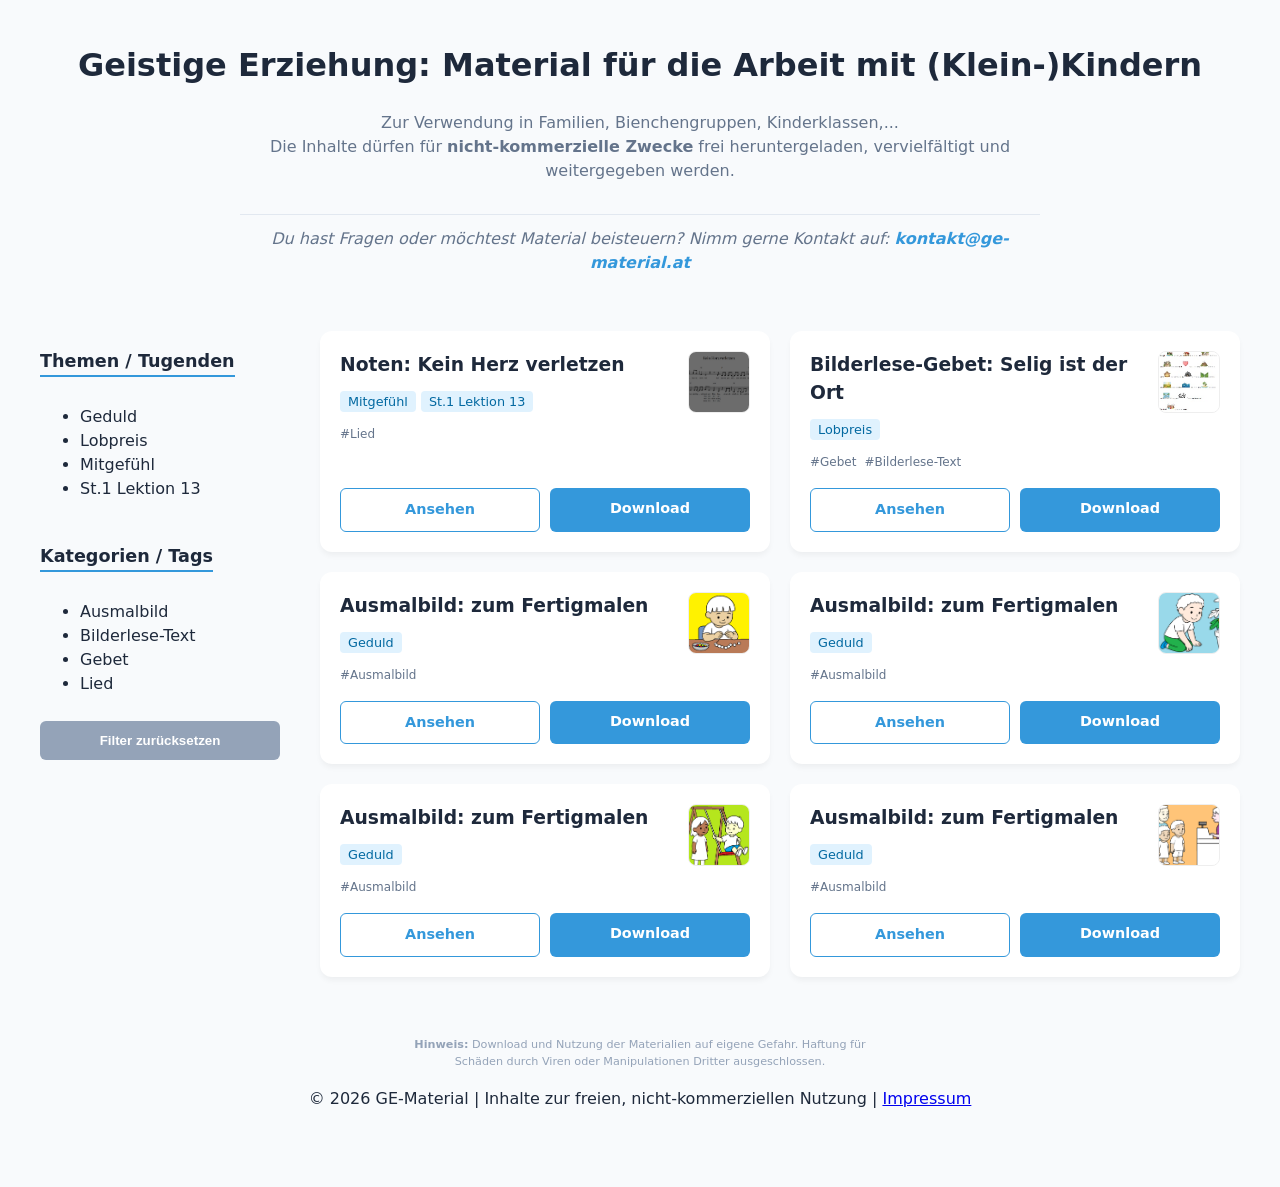
==== index.html @ c746fdb3 "Aktualisieren von index.html" ====
<!DOCTYPE html>
<html lang="de">
<head>
    <meta charset="UTF-8">
    <meta name="viewport" content="width=device-width, initial-scale=1.0">
    <title>Geistige Erziehung - Material</title>
 <link rel="stylesheet" href="style.css">
    <meta name="robots" content="noindex">
</head>
<body>

<header>
    <h1>Geistige Erziehung: Material für die Arbeit mit (Klein-)Kindern</h1>
    
    <div class="header-description">
        <p>
            Zur Verwendung in Familien, Bienchengruppen, Kinderklassen,... <br/>Die Inhalte dürfen für 
            <strong>nicht-kommerzielle Zwecke</strong> frei heruntergeladen, 
            vervielfältigt und weitergegeben werden.
        </p>
        <p class="contribution-note">
            Du hast Fragen oder möchtest Material beisteuern? 
            Nimm gerne Kontakt auf: 
            <span id="email-placeholder"></span>
        </p>
    </div>
</header>

<div class="layout">
    <aside class="sidebar">
        <div class="filter-group">
            <h3>Themen / Tugenden</h3>
            <ul id="theme-filter" class="filter-pills"></ul>
        </div>
        
        <div class="filter-group">
            <h3>Kategorien / Tags</h3>
            <ul id="category-filter" class="filter-pills"></ul>
        </div>
        
        <div id="active-filters-container" class="active-filters-box">
            </div>
        
        <button id="reset-filter" class="reset-btn">Filter zurücksetzen</button>
    </aside>

    <main id="content-grid" class="grid"></main>
</div>

<footer>
    
<p class="disclaimer">
    <strong>Hinweis:</strong> Download und Nutzung der Materialien auf eigene Gefahr. Haftung für Schäden durch Viren oder Manipulationen Dritter ausgeschlossen.
</p>
<p>
        &copy; 2026 GE-Material | 
        Inhalte zur freien, nicht-kommerziellen Nutzung | 
        <a href="impressum.html">Impressum</a>
    </p>
</footer>


 <script src="script.js"></script>
</body>
</html>
---- style.css ----
:root {
    --primary: #3498db;
    --primary-dark: #2980b9;
    --bg: #f8fafc;
    --card-bg: #ffffff;
    --text: #1e293b;
    --light-text: #64748b;
    --border: #e2e8f0;
}

body {
    font-family: 'Segoe UI', system-ui, -apple-system, sans-serif;
    background-color: var(--bg);
    color: var(--text);
    margin: 0;
    padding: 20px;
    line-height: 1.5;
}

header { text-align: center; margin-bottom: 40px; }

.header-description { max-width: 800px; margin: 20px auto; color: var(--light-text); }

.contribution-note {
    margin-top: 15px;
    font-style: italic;
    border-top: 1px solid var(--border);
    padding-top: 12px;
    display: inline-block;
}

#email-placeholder a { color: var(--primary); text-decoration: none; font-weight: bold; }

/* Sidebar & Filter-Links */
.layout { display: flex; gap: 40px; max-width: 1200px; margin: 0 auto; }
.sidebar { width: 240px; flex-shrink: 0; }

.filter-group { margin-bottom: 25px; }
.filter-group h3 { font-size: 1.1rem; margin-bottom: 12px; color: var(--secondary); border-bottom: 2px solid var(--primary); display: inline-block; }

.filter-list { list-style: none; padding: 0; margin: 0; }
.filter-list li {
    padding: 8px 12px;
    margin-bottom: 5px;
    cursor: pointer;
    border-radius: 6px;
    transition: all 0.2s ease;
    font-size: 0.95rem;
    background: transparent;
    border: 1px solid transparent;
}

.filter-list li:hover {
    background-color: #f1f5f9;
    color: var(--primary);
}

.filter-list li.active {
    background-color: var(--primary);
    color: white;
    font-weight: bold;
    box-shadow: 0 2px 4px rgba(0,0,0,0.1);
}

.reset-btn {
    width: 100%;
    padding: 12px;
    background: #94a3b8;
    color: white;
    border: none;
    border-radius: 6px;
    cursor: pointer;
    font-weight: bold;
    transition: background 0.2s;
}
.reset-btn:hover { background: #64748b; }

/* Grid & Cards */
.grid { display: grid; grid-template-columns: repeat(auto-fill, minmax(300px, 1fr)); gap: 20px; flex-grow: 1; }

.file-card {
    background: var(--card-bg);
    border-radius: 12px;
    padding: 20px;
    box-shadow: 0 4px 6px -1px rgba(0,0,0,0.05);
    display: flex;
    flex-direction: column;
}

.card-main-info { display: flex; justify-content: space-between; gap: 15px; margin-bottom: 15px; }
.card-preview img { width: 60px; height: 60px; object-fit: cover; border-radius: 8px; border: 1px solid #eee; }

.theme-label { background: #e0f2fe; color: #0369a1; padding: 3px 8px; border-radius: 4px; font-size: 0.8rem; margin-right: 5px; }
.mini-tag { color: var(--light-text); font-size: 0.75rem; margin-right: 8px; }
.card-info { font-size: 0.75rem; color: var(--light-text); font-style: italic; margin-top: 10px; }

.action-buttons { display: grid; grid-template-columns: 1fr 1fr; gap: 10px; margin-top: auto; }
.preview-btn, .download-btn { text-align: center; padding: 10px; border-radius: 6px; text-decoration: none; font-weight: bold; font-size: 0.9rem; }
.preview-btn { border: 1px solid var(--primary); color: var(--primary); }
.download-btn { background: var(--primary); color: white; }

footer { text-align: center; margin-top: 60px; padding-bottom: 40px; }
.disclaimer { font-size: 0.7rem; color: #94a3b8; margin-top: 10px; max-width: 500px; margin-left: auto; margin-right: auto; }

@media (max-width: 768px) {
    .layout { flex-direction: column; }
    .sidebar { width: 100%; }
}
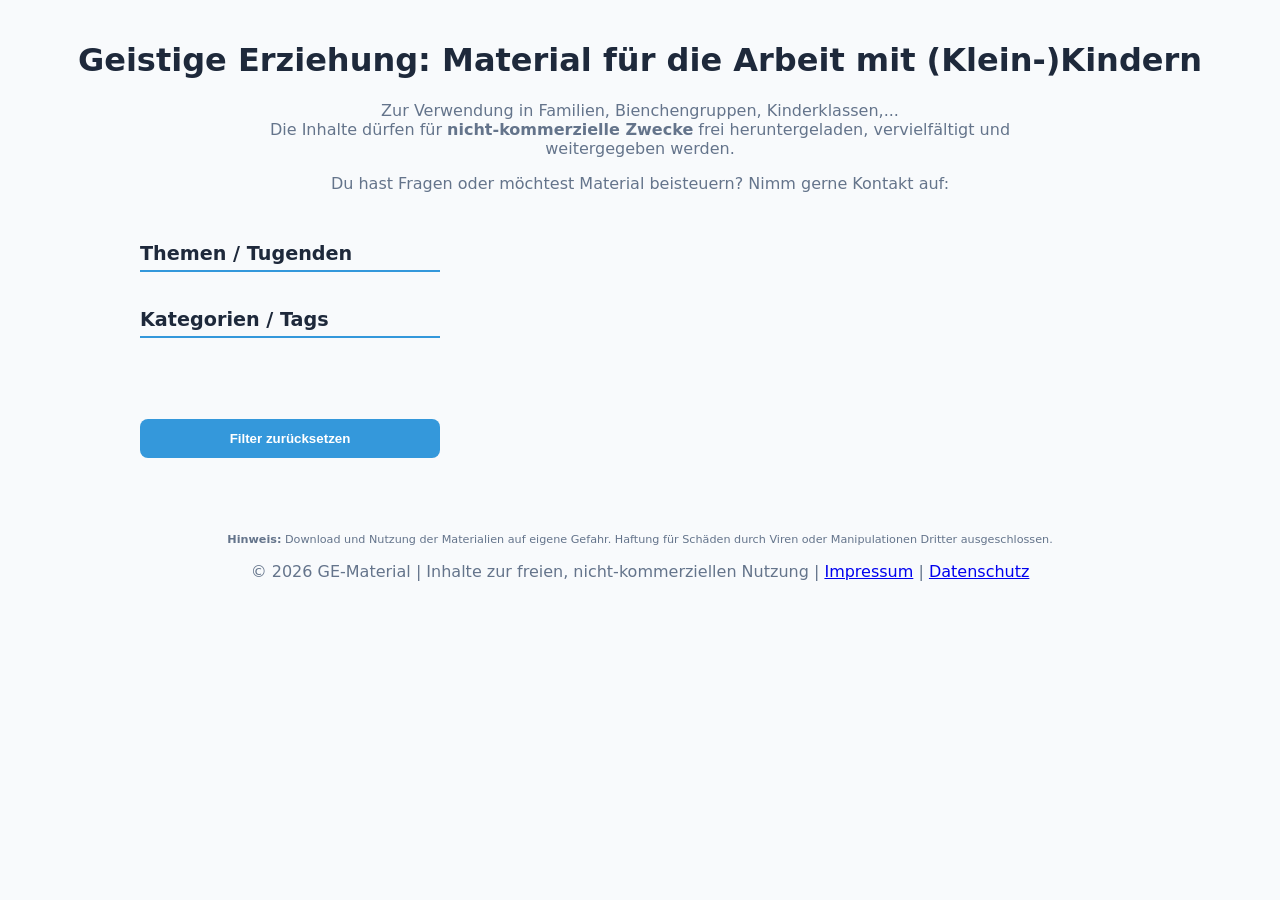
==== commit 2cdc979b: "Aktualisieren von index.html" ====
--- a/index.html
+++ b/index.html
@@ -4,8 +4,27 @@
     <meta charset="UTF-8">
     <meta name="viewport" content="width=device-width, initial-scale=1.0">
     <title>Geistige Erziehung - Material</title>
- <link rel="stylesheet" href="style.css">
-    <meta name="robots" content="noindex">
+    
+    <meta name="robots" content="noindex, nofollow, noarchive, nosnippet, noimageindex">
+    <meta name="googlebot" content="noindex, nofollow">
+    <meta name="google-extended" content="noindex, nofollow"> <meta name="gptbot" content="noindex, nofollow"> <meta name="google" content="notranslate">
+
+    <script>
+        var l = document.createElement('link');
+        l.rel = 'stylesheet';
+        l.href = 'style.css?v=' + Date.now();
+        document.head.appendChild(l);
+    </script>
+
+    <style>
+        /* Basis-Schutz gegen Markieren und Kopieren von Text */
+        body {
+            -webkit-user-select: none; 
+            -moz-user-select: none; 
+            -ms-user-select: none; 
+            user-select: none;
+        }
+    </style>
 </head>
 <body>
 
@@ -38,8 +57,7 @@
             <ul id="category-filter" class="filter-pills"></ul>
         </div>
         
-        <div id="active-filters-container" class="active-filters-box">
-            </div>
+        <div id="active-filters-container" class="active-filters-box"></div>
         
         <button id="reset-filter" class="reset-btn">Filter zurücksetzen</button>
     </aside>
@@ -47,19 +65,22 @@
     <main id="content-grid" class="grid"></main>
 </div>
 
-<footer>
-    
-<p class="disclaimer">
-    <strong>Hinweis:</strong> Download und Nutzung der Materialien auf eigene Gefahr. Haftung für Schäden durch Viren oder Manipulationen Dritter ausgeschlossen.
-</p>
-<p>
+<footer class="site-footer">
+    <p class="disclaimer">
+        <strong>Hinweis:</strong> Download und Nutzung der Materialien auf eigene Gefahr. Haftung für Schäden durch Viren oder Manipulationen Dritter ausgeschlossen.
+    </p>
+    <p class="footer-bottom">
         &copy; 2026 GE-Material | 
         Inhalte zur freien, nicht-kommerziellen Nutzung | 
-        <a href="impressum.html">Impressum</a>
+        <a href="impressum.html">Impressum</a> | 
+        <a href="privacy.html">Datenschutz</a>
     </p>
 </footer>
 
-
- <script src="script.js"></script>
+<script>
+    var s = document.createElement('script');
+    s.src = 'script.js?v=' + Date.now();
+    document.body.appendChild(s);
+</script>
 </body>
-</html>+</html>
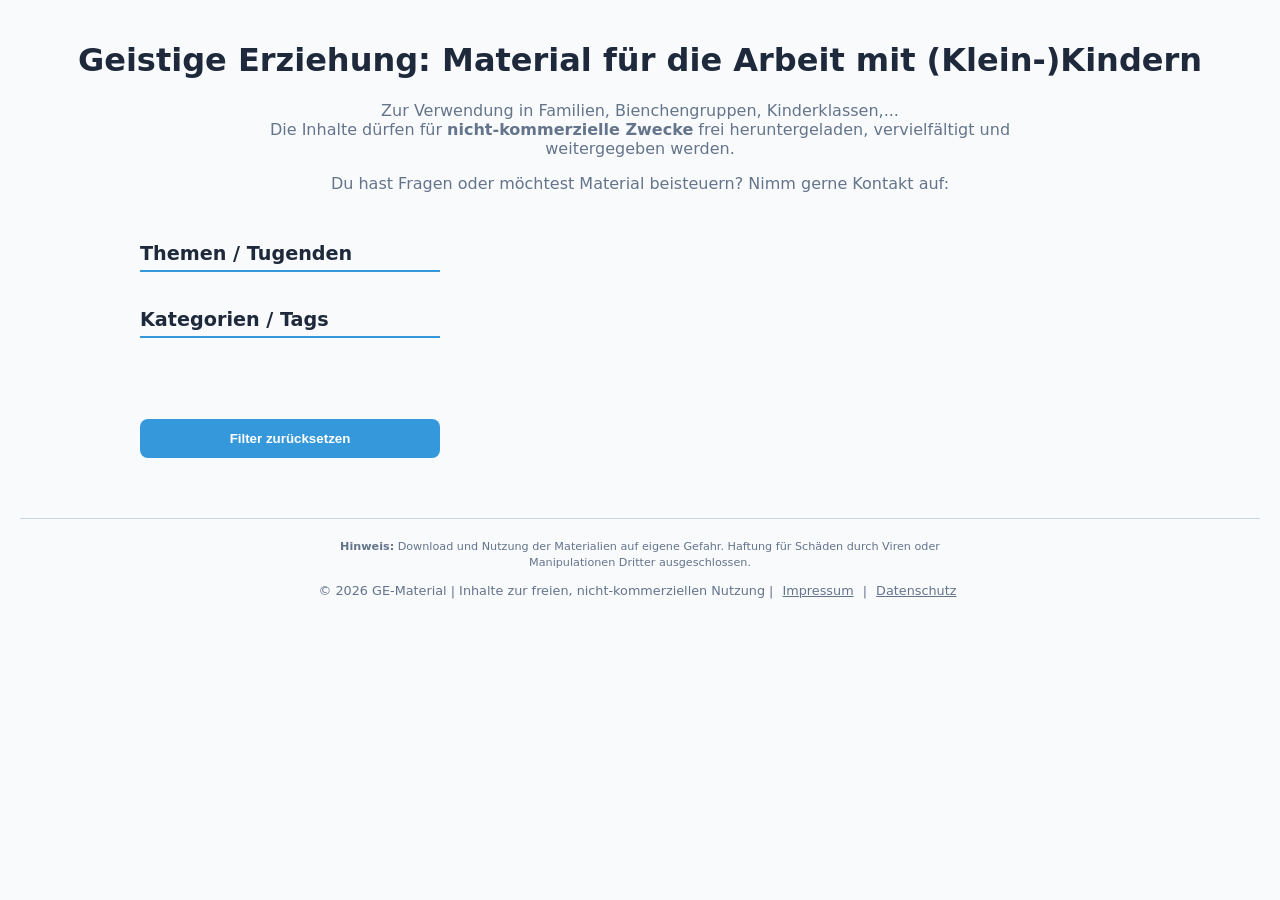
==== commit a41800e4: "Aktualisieren von index.html" ====
--- a/index.html
+++ b/index.html
@@ -79,7 +79,7 @@
 
 <script>
     var s = document.createElement('script');
-    s.src = 'script.js?v=' + Date.now();
+    s.src = 'script.js';
     document.body.appendChild(s);
 </script>
 </body>
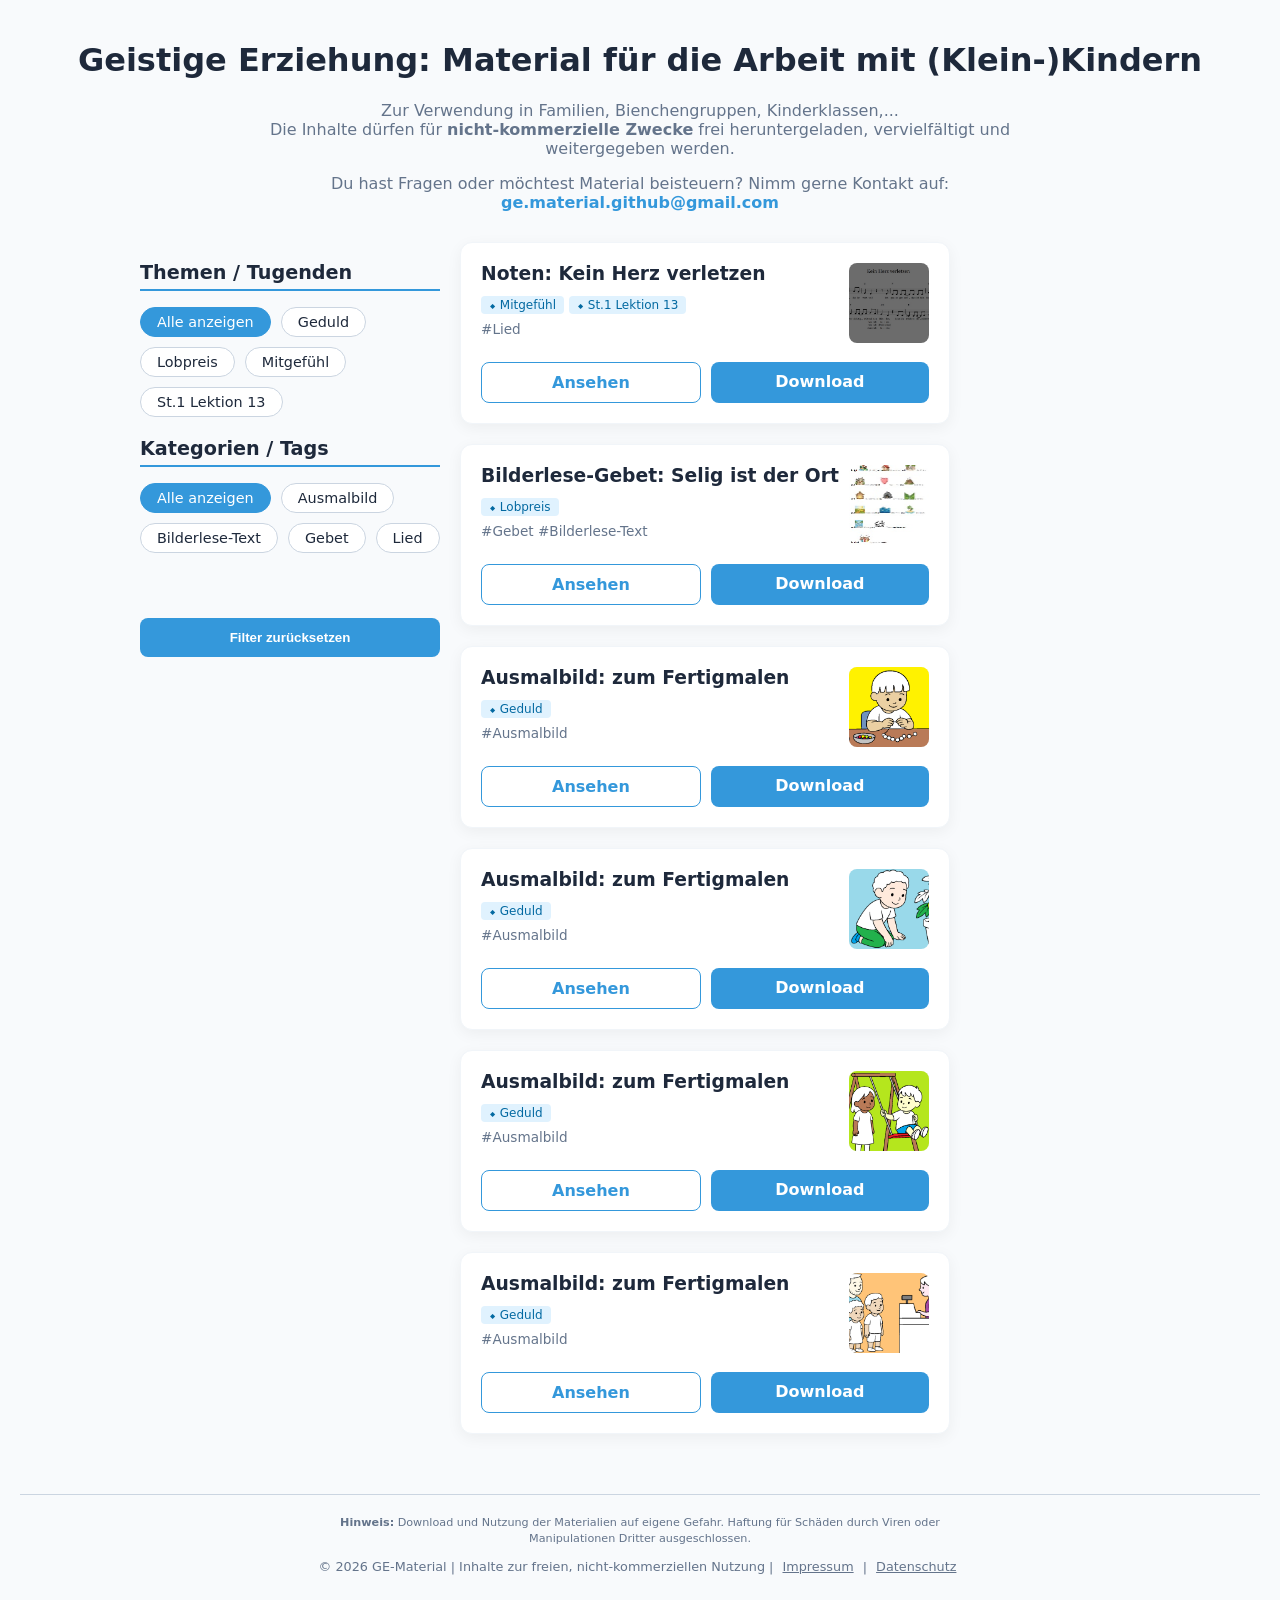
==== commit f34463f8: "Aktualisieren von index.html" ====
--- a/index.html
+++ b/index.html
@@ -7,14 +7,11 @@
     
     <meta name="robots" content="noindex, nofollow, noarchive, nosnippet, noimageindex">
     <meta name="googlebot" content="noindex, nofollow">
-    <meta name="google-extended" content="noindex, nofollow"> <meta name="gptbot" content="noindex, nofollow"> <meta name="google" content="notranslate">
+    <meta name="google-extended" content="noindex, nofollow"> 
+    <meta name="gptbot" content="noindex, nofollow"> 
+    <meta name="google" content="notranslate">
 
-    <script>
-        var l = document.createElement('link');
-        l.rel = 'stylesheet';
-        l.href = 'style.css?v=' + Date.now();
-        document.head.appendChild(l);
-    </script>
+    <link rel="stylesheet" href="style.css?v=1.1">
 
     <style>
         /* Basis-Schutz gegen Markieren und Kopieren von Text */
@@ -77,10 +74,6 @@
     </p>
 </footer>
 
-<script>
-    var s = document.createElement('script');
-    s.src = 'script.js';
-    document.body.appendChild(s);
-</script>
+<script src="script.js?v=1.1"></script>
 </body>
 </html>
--- a/style.css
+++ b/style.css
@@ -0,0 +1,153 @@
+:root {
+    --primary: #3498db;
+    --primary-dark: #2980b9;
+    --bg: #f8fafc;
+    --card-bg: #ffffff;
+    --text: #1e293b;
+    --light-text: #64748b;
+    --border: #cbd5e1;
+    --pill-bg: #e2e8f0;
+}
+
+body {
+    font-family: 'Segoe UI', system-ui, sans-serif;
+    background-color: var(--bg);
+    color: var(--text);
+    margin: 0;
+    padding: 20px;
+}
+
+header { text-align: center; margin-bottom: 30px; }
+.header-description { max-width: 800px; margin: 0 auto 20px auto; color: var(--light-text); }
+
+.layout { display: flex; flex-direction: column; gap: 20px; max-width: 1000px; margin: 0 auto; }
+
+/* Filter Pillen Design */
+.filter-group h3 {
+    font-size: 1.2rem;
+    color: var(--text);
+    border-bottom: 2px solid var(--primary);
+    padding-bottom: 5px;
+    margin-bottom: 15px;
+}
+
+.filter-pills {
+    display: flex;
+    flex-wrap: wrap;
+    gap: 10px;
+    list-style: none;
+    padding: 0;
+    margin-bottom: 20px;
+}
+
+.filter-pills li {
+    padding: 6px 16px;
+    background: white;
+    border: 1px solid var(--border);
+    border-radius: 20px;
+    cursor: pointer;
+    font-size: 0.9rem;
+    transition: all 0.2s;
+}
+
+.filter-pills li:hover { background: var(--pill-bg); }
+
+.filter-pills li.active {
+    background: var(--primary);
+    color: white;
+    border-color: var(--primary);
+}
+
+/* Aktive Filter Box */
+.active-filters-box {
+    display: flex;
+    flex-wrap: wrap;
+    gap: 8px;
+    margin-bottom: 15px;
+    min-height: 30px;
+}
+
+.active-pill {
+    background: #f1f5f9;
+    border: 1px solid var(--primary);
+    padding: 4px 12px;
+    border-radius: 15px;
+    font-size: 0.85rem;
+    display: flex;
+    align-items: center;
+    gap: 8px;
+}
+
+.remove-filter {
+    cursor: pointer;
+    font-weight: bold;
+    color: var(--primary);
+}
+
+.reset-btn {
+    width: 100%;
+    padding: 12px;
+    background: var(--primary);
+    color: white;
+    border: none;
+    border-radius: 8px;
+    cursor: pointer;
+    font-weight: bold;
+}
+
+/* Card Design */
+.grid { display: grid; grid-template-columns: repeat(auto-fill, minmax(320px, 1fr)); gap: 20px; }
+.file-card {
+    background: white;
+    border-radius: 12px;
+    padding: 20px;
+    box-shadow: 0 4px 15px rgba(0,0,0,0.05);
+    border: 1px solid #f1f5f9;
+}
+
+.card-main-info { display: flex; justify-content: space-between; gap: 10px; }
+.card-preview img { width: 80px; height: 80px; object-fit: cover; border-radius: 8px; background: #eee; }
+
+.theme-label { background: #e0f2fe; color: #0369a1; padding: 2px 8px; border-radius: 4px; font-size: 0.75rem; margin-right: 5px; }
+.mini-tag { color: var(--light-text); font-size: 0.8rem; }
+
+.action-buttons { display: flex; gap: 10px; margin-top: 15px; }
+.preview-btn, .download-btn { flex: 1; text-align: center; padding: 10px; border-radius: 8px; text-decoration: none; font-weight: bold; }
+.preview-btn { border: 1px solid var(--primary); color: var(--primary); }
+.download-btn { background: var(--primary); color: white; }
+
+/* Dezenterer Footer */
+.site-footer {
+    text-align: center;
+    margin-top: 60px;
+    padding: 20px;
+    border-top: 1px solid var(--border);
+    color: var(--light-text);
+}
+
+.site-footer .disclaimer {
+    font-size: 0.7rem;
+    line-height: 1.4;
+    max-width: 600px;
+    margin: 0 auto 10px auto;
+}
+
+.footer-bottom {
+    font-size: 0.8rem;
+}
+
+.footer-bottom a {
+    color: var(--light-text);
+    text-decoration: underline;
+    margin: 0 5px;
+    transition: color 0.2s;
+}
+
+.footer-bottom a:hover {
+    color: var(--primary);
+}
+
+@media (min-width: 768px) {
+    .layout { flex-direction: row; }
+    .sidebar { width: 300px; }
+}
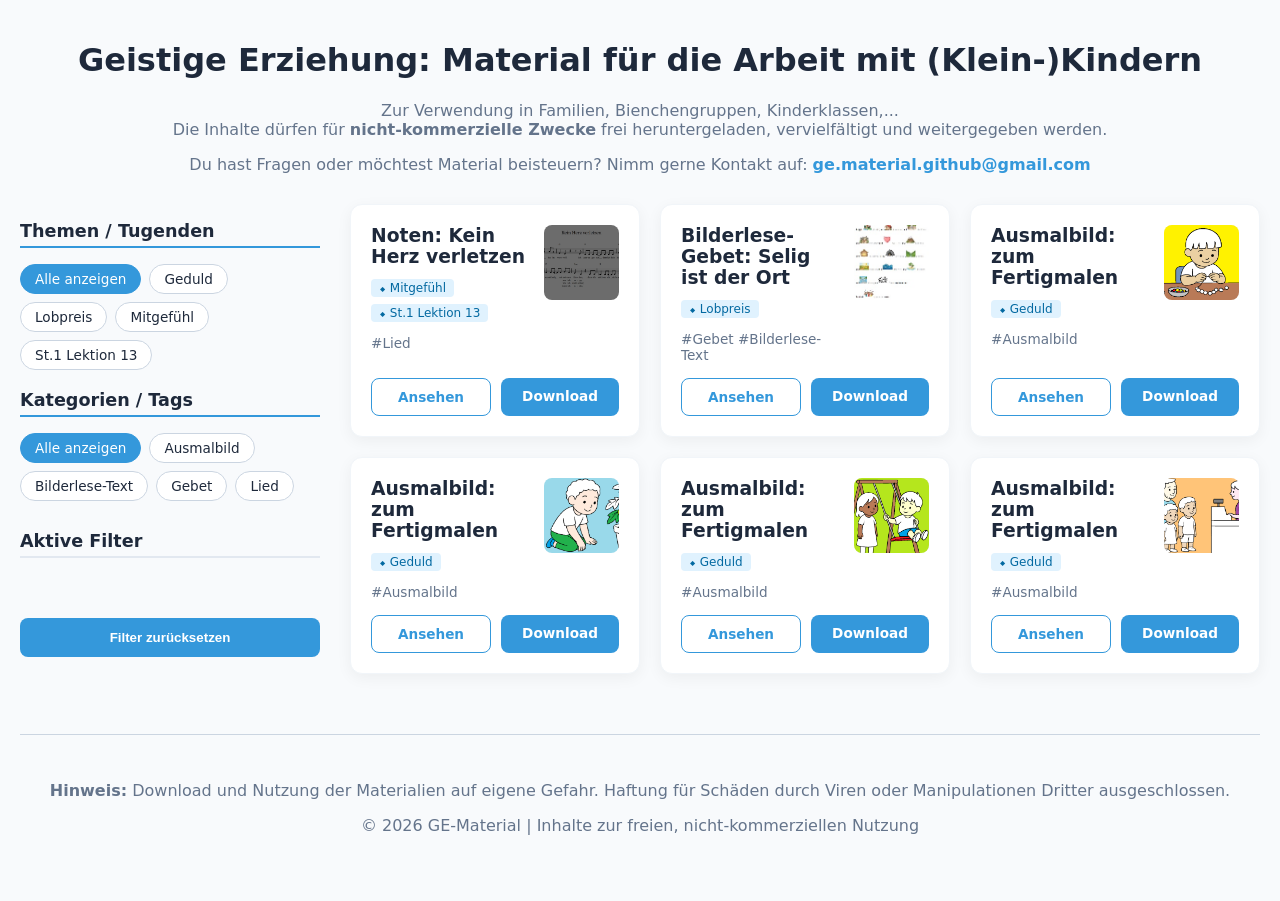
==== commit cd707013: "a" ====
--- a/index.html
+++ b/index.html
@@ -11,7 +11,7 @@
     <meta name="gptbot" content="noindex, nofollow"> 
     <meta name="google" content="notranslate">
 
-    <link rel="stylesheet" href="style.css?v=1.1">
+    <link rel="stylesheet" href="style.css?v=1.2">
 
     <style>
         /* Basis-Schutz gegen Markieren und Kopieren von Text */
@@ -54,7 +54,9 @@
             <ul id="category-filter" class="filter-pills"></ul>
         </div>
         
-        <div id="active-filters-container" class="active-filters-box"></div>
+        <h3 class="active-filters-title">Aktive Filter</h3>
+        <div id="active-filters-container" class="active-filters-box">
+            </div>
         
         <button id="reset-filter" class="reset-btn">Filter zurücksetzen</button>
     </aside>
@@ -68,12 +70,11 @@
     </p>
     <p class="footer-bottom">
         &copy; 2026 GE-Material | 
-        Inhalte zur freien, nicht-kommerziellen Nutzung | 
-        <a href="impressum.html">Impressum</a> | 
-        <a href="privacy.html">Datenschutz</a>
+        Inhalte zur freien, nicht-kommerziellen Nutzung
     </p>
 </footer>
 
 <script src="script.js?v=1.1"></script>
+
 </body>
-</html>
+</html>
--- a/style.css
+++ b/style.css
@@ -17,37 +17,65 @@
     padding: 20px;
 }
 
-header { text-align: center; margin-bottom: 30px; }
-.header-description { max-width: 800px; margin: 0 auto 20px auto; color: var(--light-text); }
-
-.layout { display: flex; flex-direction: column; gap: 20px; max-width: 1000px; margin: 0 auto; }
-
-/* Filter Pillen Design */
+header { 
+    text-align: center; 
+    margin-bottom: 30px; 
+}
+
+/* Nutzt die volle Breite für den Beschreibungstext */
+.header-description { 
+    width: 100%; 
+    margin: 0 0 20px 0; 
+    color: var(--light-text); 
+}
+
+/* Layout nutzt nun 100% der verfügbaren Breite */
+.layout { 
+    display: flex; 
+    flex-direction: column; 
+    gap: 30px; 
+    width: 100%; 
+    max-width: 100%; /* Begrenzung entfernt */
+    margin: 0 auto; 
+}
+
+/* Filter Gruppen */
 .filter-group h3 {
-    font-size: 1.2rem;
+    font-size: 1.1rem;
     color: var(--text);
     border-bottom: 2px solid var(--primary);
     padding-bottom: 5px;
     margin-bottom: 15px;
 }
 
+/* Spezifische Überschrift für aktive Filter (optische Trennung) */
+.active-filters-title {
+    font-size: 1.1rem;
+    color: var(--text);
+    border-bottom: 2px solid #e2e8f0; /* Graue Trennung */
+    padding-bottom: 5px;
+    margin-top: 30px; /* Abstand nach oben zur Kategorie-Gruppe */
+    margin-bottom: 15px;
+    display: block;
+}
+
 .filter-pills {
     display: flex;
     flex-wrap: wrap;
-    gap: 10px;
+    gap: 8px;
     list-style: none;
     padding: 0;
     margin-bottom: 20px;
 }
 
 .filter-pills li {
-    padding: 6px 16px;
+    padding: 6px 14px;
     background: white;
     border: 1px solid var(--border);
     border-radius: 20px;
     cursor: pointer;
-    font-size: 0.9rem;
-    transition: all 0.2s;
+    font-size: 0.85rem;
+    transition: all 0.2s ease;
 }
 
 .filter-pills li:hover { background: var(--pill-bg); }
@@ -93,61 +121,103 @@
     border-radius: 8px;
     cursor: pointer;
     font-weight: bold;
+    transition: background 0.2s;
+}
+
+.reset-btn:hover { background: var(--primary-dark); }
+
+/* GRID SYSTEM - Volle Breite und maximale Spaltenanzahl */
+.grid { 
+    display: grid; 
+    grid-template-columns: repeat(auto-fill, minmax(280px, 1fr)); 
+    gap: 20px; 
+    flex-grow: 1;
 }
 
 /* Card Design */
-.grid { display: grid; grid-template-columns: repeat(auto-fill, minmax(320px, 1fr)); gap: 20px; }
 .file-card {
     background: white;
     border-radius: 12px;
     padding: 20px;
     box-shadow: 0 4px 15px rgba(0,0,0,0.05);
     border: 1px solid #f1f5f9;
-}
-
-.card-main-info { display: flex; justify-content: space-between; gap: 10px; }
-.card-preview img { width: 80px; height: 80px; object-fit: cover; border-radius: 8px; background: #eee; }
-
-.theme-label { background: #e0f2fe; color: #0369a1; padding: 2px 8px; border-radius: 4px; font-size: 0.75rem; margin-right: 5px; }
+    display: flex;
+    flex-direction: column;
+}
+
+.card-main-info { 
+    display: flex; 
+    justify-content: space-between; 
+    gap: 15px; 
+    margin-bottom: 15px;
+}
+
+.card-text-side { flex: 1; }
+
+.card-preview img { 
+    width: 75px; 
+    height: 75px; 
+    object-fit: cover; 
+    border-radius: 8px; 
+    background: #eee; 
+}
+
+.theme-label { 
+    background: #e0f2fe; 
+    color: #0369a1; 
+    padding: 2px 8px; 
+    border-radius: 4px; 
+    font-size: 0.75rem; 
+    margin-right: 5px;
+    display: inline-block;
+    margin-bottom: 5px;
+}
+
 .mini-tag { color: var(--light-text); font-size: 0.8rem; }
 
-.action-buttons { display: flex; gap: 10px; margin-top: 15px; }
-.preview-btn, .download-btn { flex: 1; text-align: center; padding: 10px; border-radius: 8px; text-decoration: none; font-weight: bold; }
+.action-buttons { 
+    display: flex; 
+    gap: 10px; 
+    margin-top: auto; 
+}
+
+.preview-btn, .download-btn { 
+    flex: 1; 
+    text-align: center; 
+    padding: 10px 5px; 
+    border-radius: 8px; 
+    text-decoration: none; 
+    font-weight: bold; 
+    font-size: 0.85rem;
+}
+
 .preview-btn { border: 1px solid var(--primary); color: var(--primary); }
 .download-btn { background: var(--primary); color: white; }
 
-/* Dezenterer Footer */
 .site-footer {
     text-align: center;
     margin-top: 60px;
-    padding: 20px;
+    padding: 30px 20px;
     border-top: 1px solid var(--border);
     color: var(--light-text);
 }
 
-.site-footer .disclaimer {
-    font-size: 0.7rem;
-    line-height: 1.4;
-    max-width: 600px;
-    margin: 0 auto 10px auto;
-}
-
-.footer-bottom {
-    font-size: 0.8rem;
-}
-
-.footer-bottom a {
-    color: var(--light-text);
-    text-decoration: underline;
-    margin: 0 5px;
-    transition: color 0.2s;
-}
-
-.footer-bottom a:hover {
-    color: var(--primary);
-}
-
+/* Responsive Anpassungen */
 @media (min-width: 768px) {
-    .layout { flex-direction: row; }
-    .sidebar { width: 300px; }
-}
+    .layout { 
+        flex-direction: row; 
+        align-items: flex-start; 
+    }
+    .sidebar { 
+        width: 300px; /* Etwas breiter für die Filter */
+        flex-shrink: 0;
+        position: sticky; 
+        top: 20px; 
+    }
+}
+
+@media (max-width: 600px) {
+    .grid {
+        grid-template-columns: 1fr;
+    }
+}
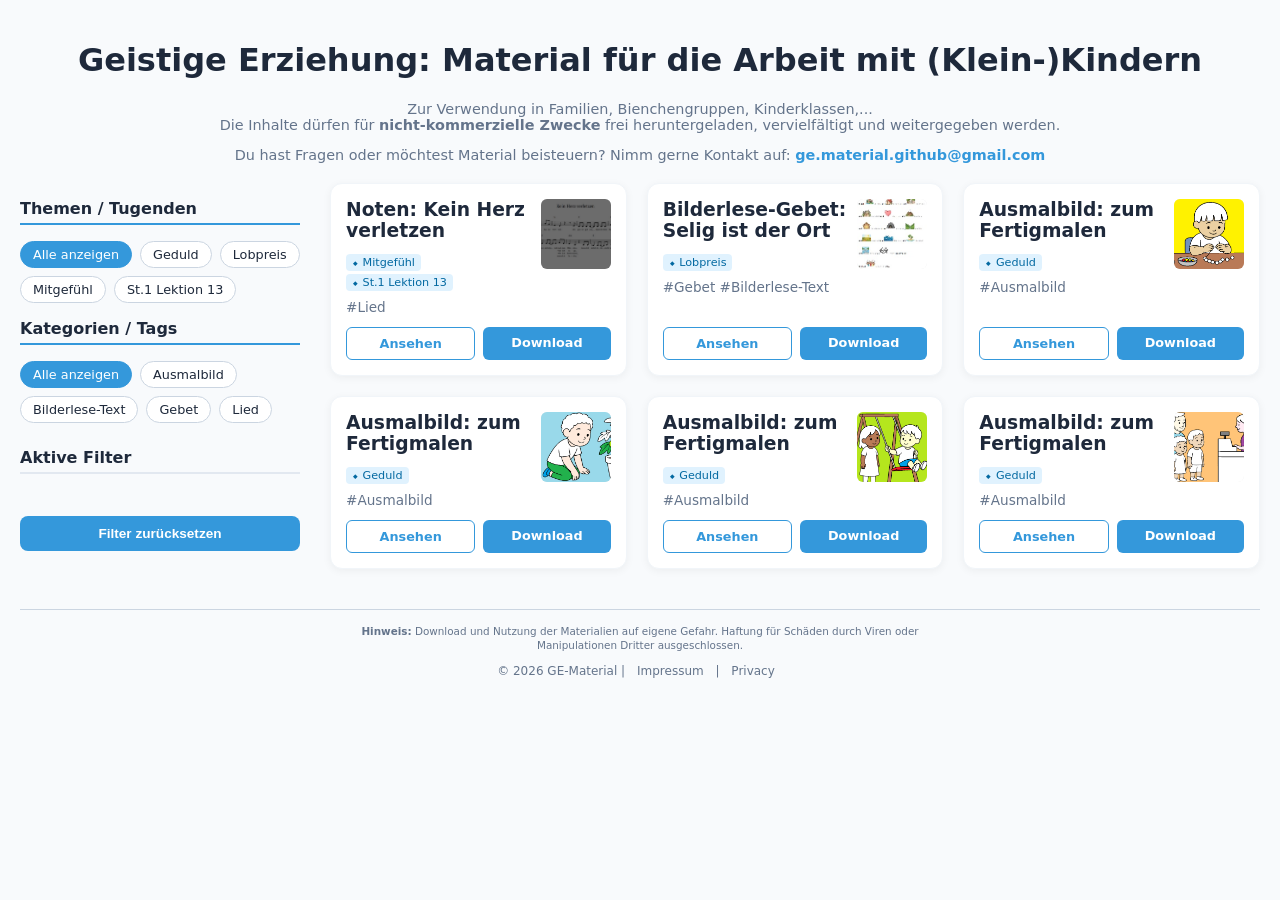
==== commit f3d44da1: "a" ====
--- a/index.html
+++ b/index.html
@@ -11,10 +11,9 @@
     <meta name="gptbot" content="noindex, nofollow"> 
     <meta name="google" content="notranslate">
 
-    <link rel="stylesheet" href="style.css?v=1.2">
+    <link rel="stylesheet" href="style.css?v=1.3">
 
     <style>
-        /* Basis-Schutz gegen Markieren und Kopieren von Text */
         body {
             -webkit-user-select: none; 
             -moz-user-select: none; 
@@ -55,8 +54,7 @@
         </div>
         
         <h3 class="active-filters-title">Aktive Filter</h3>
-        <div id="active-filters-container" class="active-filters-box">
-            </div>
+        <div id="active-filters-container" class="active-filters-box"></div>
         
         <button id="reset-filter" class="reset-btn">Filter zurücksetzen</button>
     </aside>
@@ -70,7 +68,8 @@
     </p>
     <p class="footer-bottom">
         &copy; 2026 GE-Material | 
-        Inhalte zur freien, nicht-kommerziellen Nutzung
+        <a href="impressum.html">Impressum</a> | 
+        <a href="privacy.html">Privacy</a>
     </p>
 </footer>
 
--- a/style.css
+++ b/style.css
@@ -17,207 +17,90 @@
     padding: 20px;
 }
 
-header { 
-    text-align: center; 
-    margin-bottom: 30px; 
-}
+header { text-align: center; margin-bottom: 20px; }
+.header-description { width: 100%; margin-bottom: 15px; color: var(--light-text); font-size: 0.9rem; }
 
-/* Nutzt die volle Breite für den Beschreibungstext */
-.header-description { 
-    width: 100%; 
-    margin: 0 0 20px 0; 
-    color: var(--light-text); 
-}
-
-/* Layout nutzt nun 100% der verfügbaren Breite */
 .layout { 
     display: flex; 
     flex-direction: column; 
     gap: 30px; 
     width: 100%; 
-    max-width: 100%; /* Begrenzung entfernt */
+    max-width: 100%; 
     margin: 0 auto; 
 }
 
-/* Filter Gruppen */
-.filter-group h3 {
-    font-size: 1.1rem;
+/* Filter Styles */
+.filter-group h3, .active-filters-title {
+    font-size: 1rem;
     color: var(--text);
     border-bottom: 2px solid var(--primary);
     padding-bottom: 5px;
-    margin-bottom: 15px;
+    margin-bottom: 12px;
 }
 
-/* Spezifische Überschrift für aktive Filter (optische Trennung) */
 .active-filters-title {
-    font-size: 1.1rem;
-    color: var(--text);
-    border-bottom: 2px solid #e2e8f0; /* Graue Trennung */
-    padding-bottom: 5px;
-    margin-top: 30px; /* Abstand nach oben zur Kategorie-Gruppe */
-    margin-bottom: 15px;
-    display: block;
+    border-bottom-color: #e2e8f0;
+    margin-top: 25px;
 }
 
-.filter-pills {
-    display: flex;
-    flex-wrap: wrap;
-    gap: 8px;
-    list-style: none;
-    padding: 0;
-    margin-bottom: 20px;
-}
+.filter-pills { display: flex; flex-wrap: wrap; gap: 8px; list-style: none; padding: 0; margin-bottom: 15px; }
+.filter-pills li { padding: 5px 12px; background: white; border: 1px solid var(--border); border-radius: 20px; cursor: pointer; font-size: 0.8rem; transition: all 0.2s; }
+.filter-pills li.active { background: var(--primary); color: white; border-color: var(--primary); }
 
-.filter-pills li {
-    padding: 6px 14px;
-    background: white;
-    border: 1px solid var(--border);
-    border-radius: 20px;
-    cursor: pointer;
-    font-size: 0.85rem;
-    transition: all 0.2s ease;
-}
+.active-filters-box { display: flex; flex-wrap: wrap; gap: 8px; margin-bottom: 10px; min-height: 20px; }
+.active-pill { background: #f1f5f9; border: 1px solid var(--primary); padding: 3px 10px; border-radius: 15px; font-size: 0.8rem; display: flex; align-items: center; gap: 5px; }
 
-.filter-pills li:hover { background: var(--pill-bg); }
+.reset-btn { width: 100%; padding: 10px; background: var(--primary); color: white; border: none; border-radius: 8px; cursor: pointer; font-weight: bold; font-size: 0.85rem; }
 
-.filter-pills li.active {
-    background: var(--primary);
-    color: white;
-    border-color: var(--primary);
-}
-
-/* Aktive Filter Box */
-.active-filters-box {
-    display: flex;
-    flex-wrap: wrap;
-    gap: 8px;
-    margin-bottom: 15px;
-    min-height: 30px;
-}
-
-.active-pill {
-    background: #f1f5f9;
-    border: 1px solid var(--primary);
-    padding: 4px 12px;
-    border-radius: 15px;
-    font-size: 0.85rem;
-    display: flex;
-    align-items: center;
-    gap: 8px;
-}
-
-.remove-filter {
-    cursor: pointer;
-    font-weight: bold;
-    color: var(--primary);
-}
-
-.reset-btn {
-    width: 100%;
-    padding: 12px;
-    background: var(--primary);
-    color: white;
-    border: none;
-    border-radius: 8px;
-    cursor: pointer;
-    font-weight: bold;
-    transition: background 0.2s;
-}
-
-.reset-btn:hover { background: var(--primary-dark); }
-
-/* GRID SYSTEM - Volle Breite und maximale Spaltenanzahl */
-.grid { 
-    display: grid; 
-    grid-template-columns: repeat(auto-fill, minmax(280px, 1fr)); 
-    gap: 20px; 
-    flex-grow: 1;
-}
-
-/* Card Design */
-.file-card {
-    background: white;
-    border-radius: 12px;
-    padding: 20px;
-    box-shadow: 0 4px 15px rgba(0,0,0,0.05);
-    border: 1px solid #f1f5f9;
-    display: flex;
-    flex-direction: column;
-}
-
-.card-main-info { 
-    display: flex; 
-    justify-content: space-between; 
-    gap: 15px; 
-    margin-bottom: 15px;
-}
-
-.card-text-side { flex: 1; }
-
-.card-preview img { 
-    width: 75px; 
-    height: 75px; 
-    object-fit: cover; 
-    border-radius: 8px; 
-    background: #eee; 
-}
-
-.theme-label { 
-    background: #e0f2fe; 
-    color: #0369a1; 
-    padding: 2px 8px; 
-    border-radius: 4px; 
-    font-size: 0.75rem; 
-    margin-right: 5px;
-    display: inline-block;
-    margin-bottom: 5px;
-}
-
-.mini-tag { color: var(--light-text); font-size: 0.8rem; }
-
-.action-buttons { 
-    display: flex; 
-    gap: 10px; 
-    margin-top: auto; 
-}
-
-.preview-btn, .download-btn { 
-    flex: 1; 
-    text-align: center; 
-    padding: 10px 5px; 
-    border-radius: 8px; 
-    text-decoration: none; 
-    font-weight: bold; 
-    font-size: 0.85rem;
-}
-
+/* Grid & Cards */
+.grid { display: grid; grid-template-columns: repeat(auto-fill, minmax(280px, 1fr)); gap: 20px; flex-grow: 1; }
+.file-card { background: white; border-radius: 12px; padding: 15px; box-shadow: 0 2px 8px rgba(0,0,0,0.05); border: 1px solid #f1f5f9; display: flex; flex-direction: column; }
+.card-main-info { display: flex; justify-content: space-between; gap: 10px; margin-bottom: 12px; }
+.card-preview img { width: 70px; height: 70px; object-fit: cover; border-radius: 6px; background: #eee; }
+.theme-label { background: #e0f2fe; color: #0369a1; padding: 2px 6px; border-radius: 4px; font-size: 0.7rem; margin-right: 4px; display: inline-block; }
+.mini-tag { color: var(--light-text); font-size: 0.75rem; }
+.action-buttons { display: flex; gap: 8px; margin-top: auto; }
+.preview-btn, .download-btn { flex: 1; text-align: center; padding: 8px 4px; border-radius: 6px; text-decoration: none; font-weight: bold; font-size: 0.8rem; }
 .preview-btn { border: 1px solid var(--primary); color: var(--primary); }
 .download-btn { background: var(--primary); color: white; }
 
+/* KOMPAKTER FOOTER */
 .site-footer {
     text-align: center;
-    margin-top: 60px;
-    padding: 30px 20px;
+    margin-top: 40px;
+    padding: 15px 10px; /* Reduziertes Padding */
     border-top: 1px solid var(--border);
     color: var(--light-text);
 }
 
-/* Responsive Anpassungen */
+.site-footer .disclaimer {
+    font-size: 0.65rem; /* Sehr klein */
+    line-height: 1.3;
+    max-width: 600px;
+    margin: 0 auto 8px auto;
+}
+
+.footer-bottom { 
+    font-size: 0.75rem; 
+}
+
+.footer-bottom a {
+    color: var(--light-text);
+    text-decoration: none;
+    margin: 0 8px;
+}
+
+.footer-bottom a:hover {
+    color: var(--primary);
+    text-decoration: underline;
+}
+
+/* Responsive */
 @media (min-width: 768px) {
-    .layout { 
-        flex-direction: row; 
-        align-items: flex-start; 
-    }
-    .sidebar { 
-        width: 300px; /* Etwas breiter für die Filter */
-        flex-shrink: 0;
-        position: sticky; 
-        top: 20px; 
-    }
+    .layout { flex-direction: row; align-items: flex-start; }
+    .sidebar { width: 280px; flex-shrink: 0; position: sticky; top: 20px; }
 }
 
 @media (max-width: 600px) {
-    .grid {
-        grid-template-columns: 1fr;
-    }
+    .grid { grid-template-columns: 1fr; }
 }
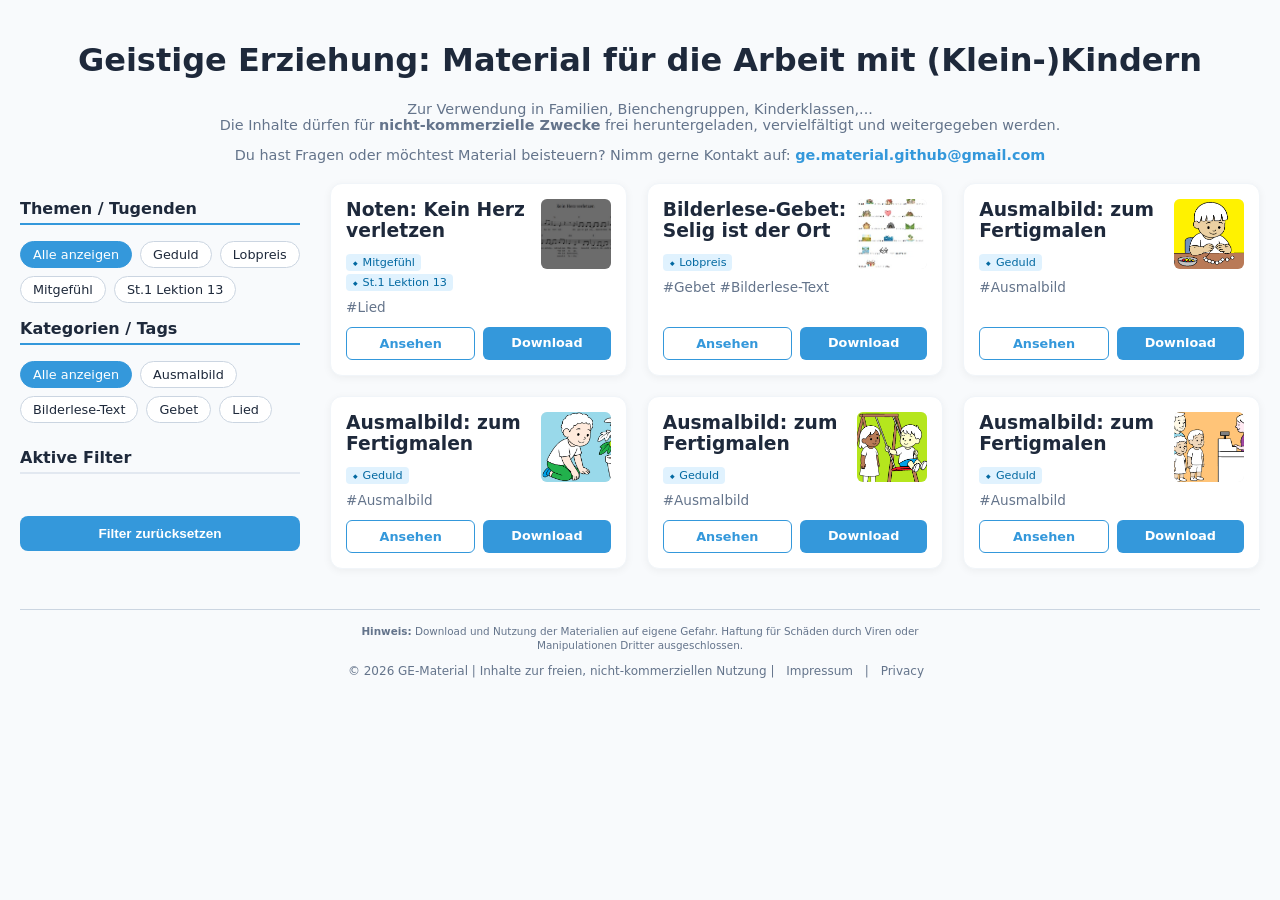
==== commit 0ac0be11: "a" ====
--- a/index.html
+++ b/index.html
@@ -11,7 +11,7 @@
     <meta name="gptbot" content="noindex, nofollow"> 
     <meta name="google" content="notranslate">
 
-    <link rel="stylesheet" href="style.css?v=1.3">
+    <link rel="stylesheet" href="style.css?v=1.4">
 
     <style>
         body {
@@ -67,7 +67,7 @@
         <strong>Hinweis:</strong> Download und Nutzung der Materialien auf eigene Gefahr. Haftung für Schäden durch Viren oder Manipulationen Dritter ausgeschlossen.
     </p>
     <p class="footer-bottom">
-        &copy; 2026 GE-Material | 
+        &copy; 2026 GE-Material | Inhalte zur freien, nicht-kommerziellen Nutzung | 
         <a href="impressum.html">Impressum</a> | 
         <a href="privacy.html">Privacy</a>
     </p>
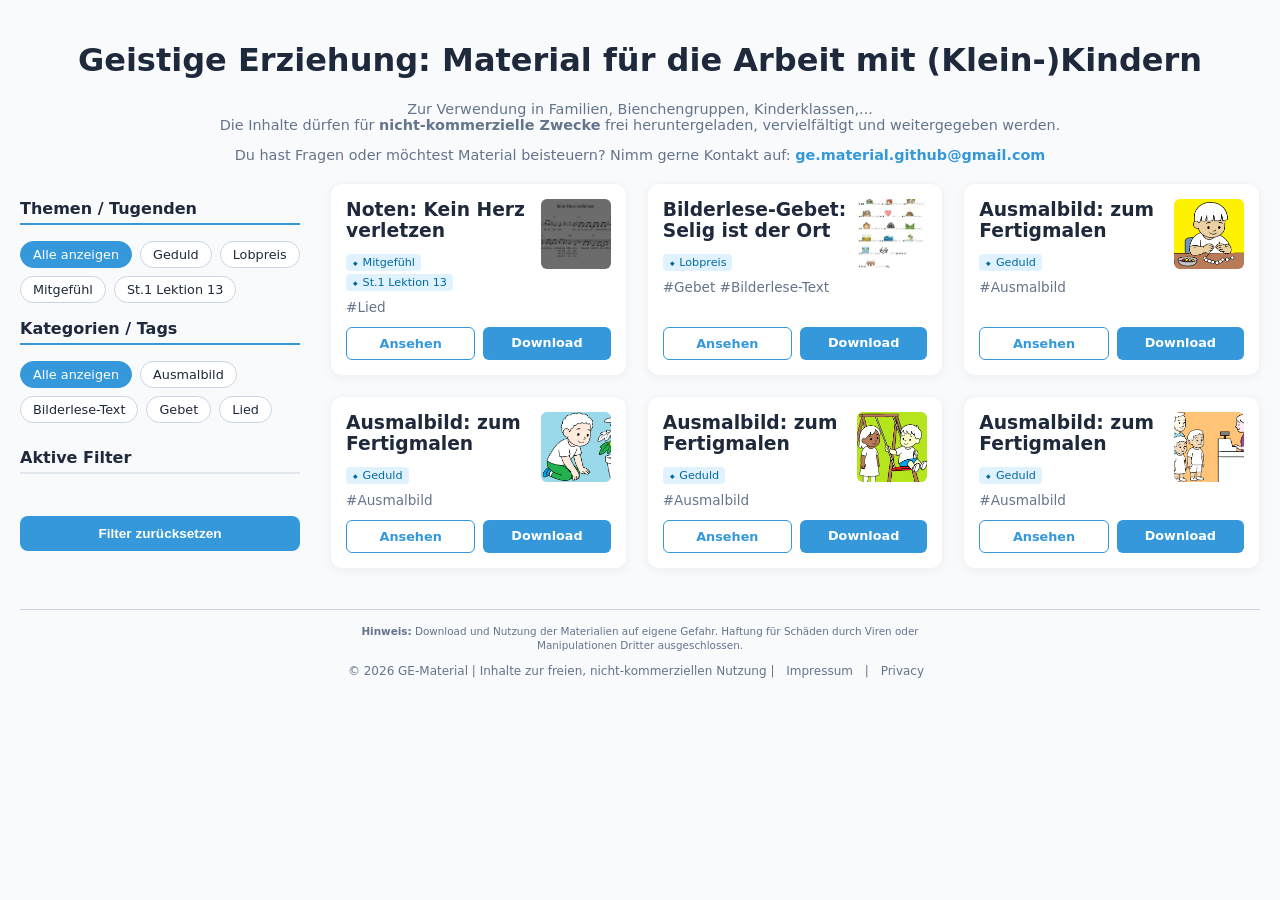
==== commit ff1d2cc1: "a" ====
--- a/index.html
+++ b/index.html
@@ -13,14 +13,6 @@
 
     <link rel="stylesheet" href="style.css?v=1.4">
 
-    <style>
-        body {
-            -webkit-user-select: none; 
-            -moz-user-select: none; 
-            -ms-user-select: none; 
-            user-select: none;
-        }
-    </style>
 </head>
 <body>
 
